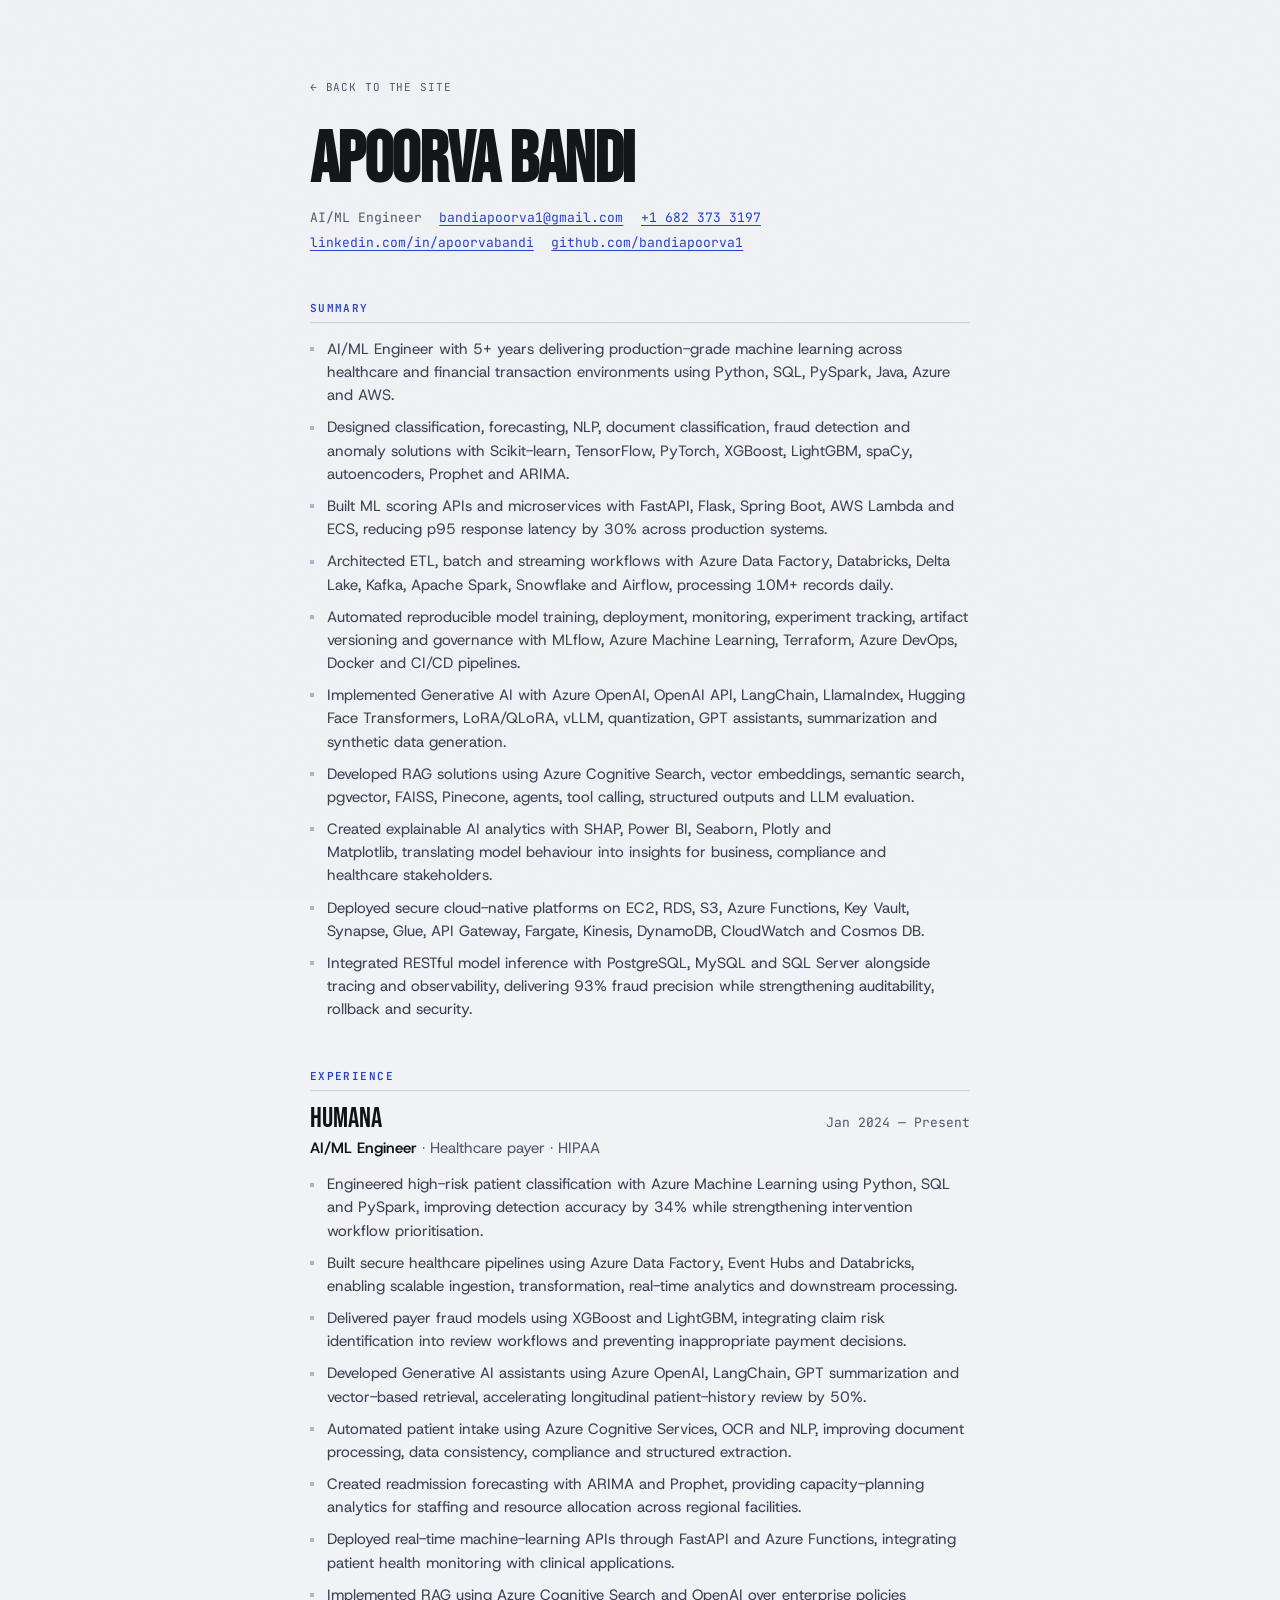
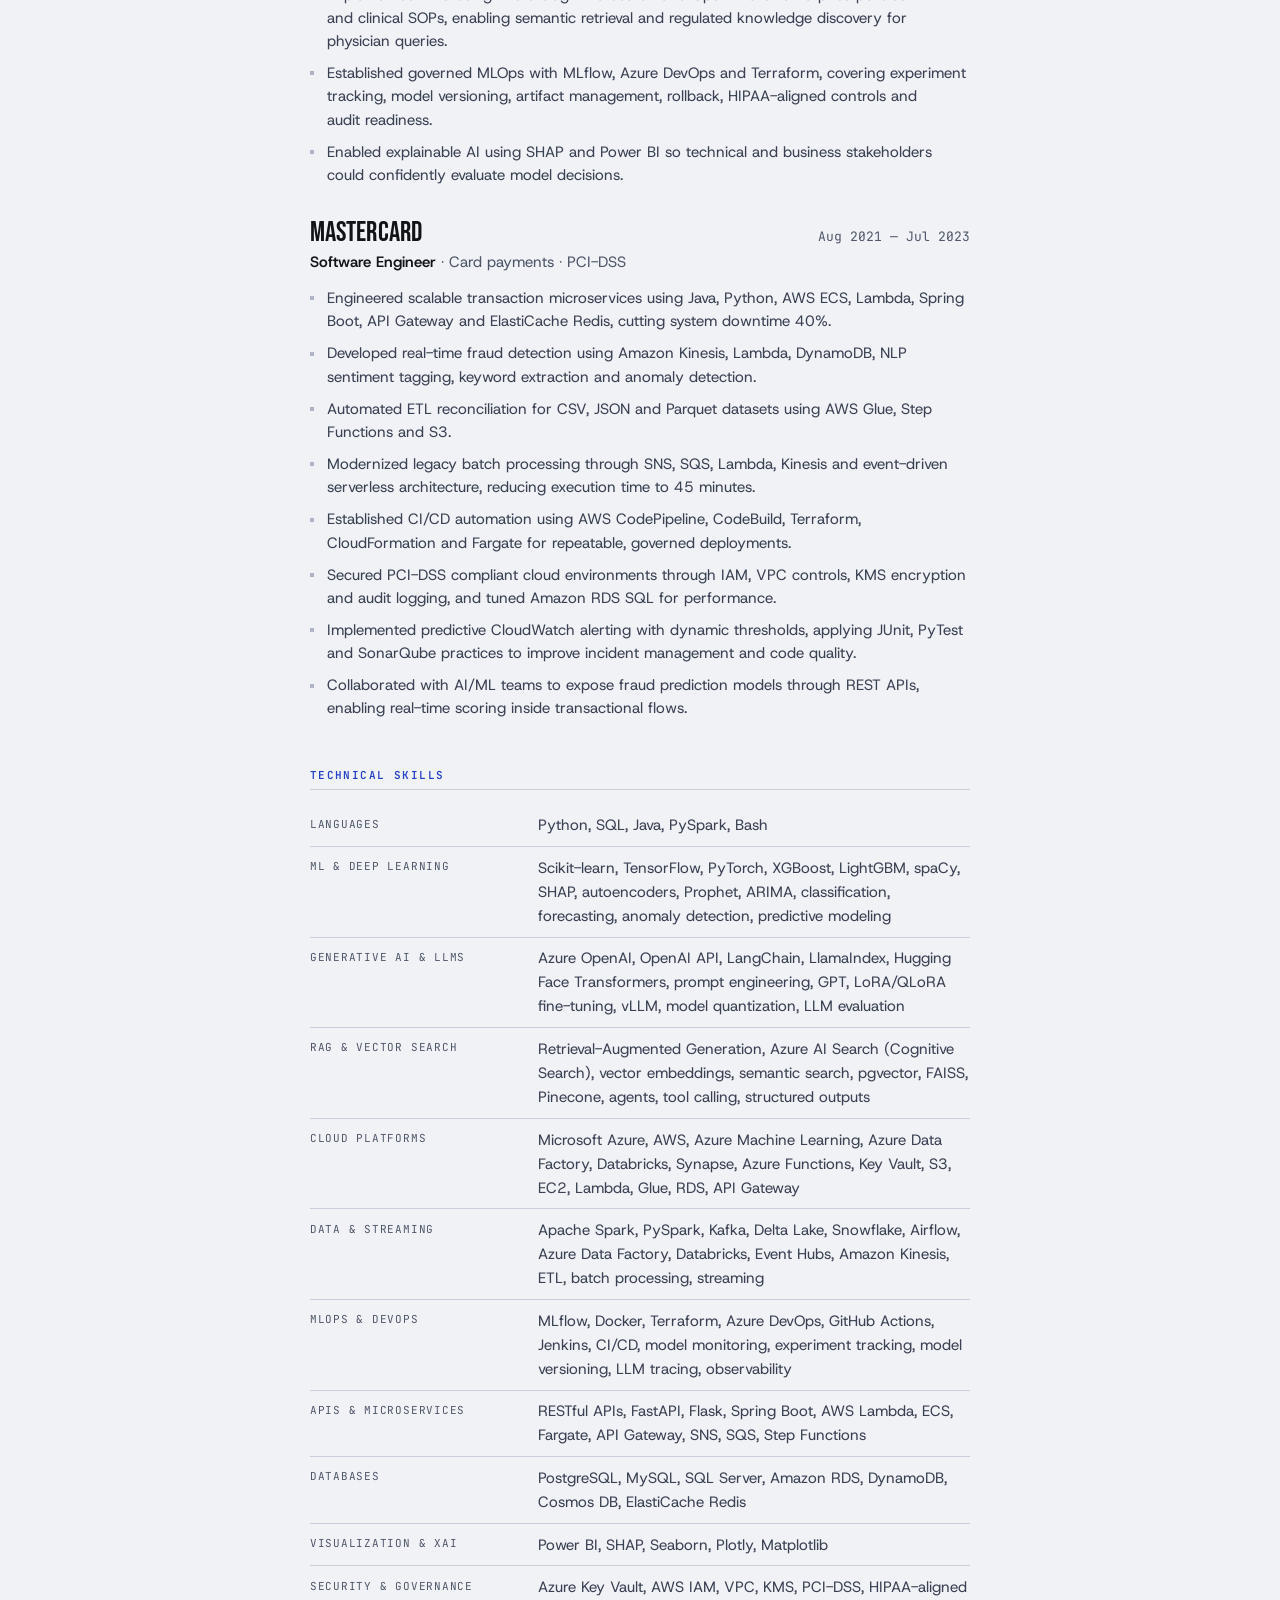
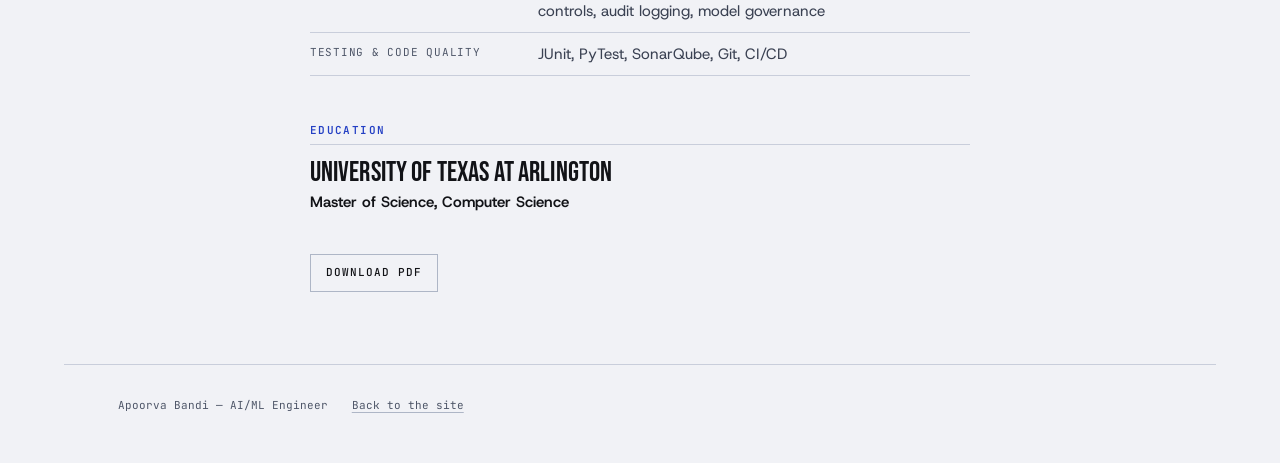
==== resume.html @ 3385922a "Portfolio site: Bebas poster direction with alternating bands Light ground with full-bleed black ban" ====
<!doctype html>
<html lang="en">
<head>
<meta charset="utf-8">
<meta name="viewport" content="width=device-width, initial-scale=1">
<title>Apoorva Bandi — Résumé</title>
<meta name="description" content="Résumé of Apoorva Bandi, AI/ML Engineer. Humana, Mastercard. MS Computer Science, University of Texas at Arlington.">
<meta name="theme-color" content="#e9ecf2" media="(prefers-color-scheme: light)">
<meta name="theme-color" content="#0f131a" media="(prefers-color-scheme: dark)">
<link rel="icon" href="assets/favicon.svg" type="image/svg+xml">
<link rel="preconnect" href="https://fonts.googleapis.com">
<link rel="preconnect" href="https://fonts.gstatic.com" crossorigin>
<link rel="stylesheet" href="https://fonts.googleapis.com/css2?family=Bebas+Neue&family=Host+Grotesk:ital,wght@0,300..800;1,300..800&family=JetBrains+Mono:wght@100..800&display=swap">
<link rel="stylesheet" href="assets/css/app.css">
<script>
  (function () {
    var r = document.documentElement;
    r.classList.add('js', 'is-ready', 'is-lit');
    try {
      var t = localStorage.getItem('theme');
      if (t === 'dark' || t === 'light') r.dataset.theme = t;
    } catch (e) {}
  })();
</script>
<style>
  /* This page exists so the résumé is findable with Cmd+F, parseable by an
     ATS, readable by a screen reader, and printable to a clean PDF. It is the
     same content as the PDF, in the format each reader actually wants. */
  .cv { max-width: 48rem; margin-inline: auto; padding-block: clamp(2.5rem, 6vw, 4.5rem); }

  .cv__name {
    font-family: var(--face-display);
    font-size: clamp(2.75rem, 1.6rem + 4.6vw, 4.5rem);
    line-height: 0.9;
    letter-spacing: -0.02em;
    color: var(--ink);
  }
  .cv__contact {
    display: flex;
    flex-wrap: wrap;
    gap: 0.3rem 1.1rem;
    margin-block-start: 0.9rem;
    font-family: var(--face-data);
    font-size: var(--t-data);
    color: var(--mute);
  }
  .cv__contact a { color: var(--accent); text-underline-offset: 3px; }

  .cv h2 {
    font-family: var(--face-data);
    font-size: var(--t-meta);
    font-weight: 600;
    letter-spacing: var(--tr-label);
    text-transform: uppercase;
    color: var(--accent);
    margin-block: clamp(2rem, 4vw, 3rem) 0.9rem;
    padding-block-end: 0.5rem;
    border-block-end: 1px solid var(--rule);
  }

  .cv ul { display: grid; gap: 0.55rem; }
  .cv li {
    position: relative;
    padding-inline-start: 1.1rem;
    font-size: var(--t-small);
    line-height: 1.55;
    text-wrap: pretty;
  }
  .cv li::before {
    content: '';
    position: absolute;
    inset-inline-start: 0;
    inset-block-start: 0.62em;
    width: 4px; height: 4px;
    background: var(--rule-2);
  }

  .job { margin-block-end: 2rem; }
  .job__h {
    display: flex;
    flex-wrap: wrap;
    align-items: baseline;
    gap: 0.25rem 0.9rem;
    margin-block-end: 0.15rem;
  }
  .job__org {
    font-family: var(--face-display);
    font-size: 1.75rem;
    line-height: 1;
    letter-spacing: 0.005em;
    color: var(--ink);
  }
  .job__when {
    margin-inline-start: auto;
    font-family: var(--face-data);
    font-size: var(--t-data);
    color: var(--mute);
  }
  .job__role { font-size: var(--t-small); color: var(--ink); font-weight: 600; }
  .job__role span { font-weight: 400; color: var(--mute); }
  .job ul { margin-block-start: 0.8rem; }

  .skill {
    display: grid;
    gap: 0.1rem 1.25rem;
    padding-block: 0.55rem;
    border-block-end: 1px solid var(--rule);
    font-size: var(--t-small);
  }
  @media (min-width: 45rem) { .skill { grid-template-columns: 13rem 1fr; } }
  .skill dt {
    font-family: var(--face-data);
    font-size: var(--t-meta);
    letter-spacing: 0.07em;
    text-transform: uppercase;
    color: var(--mute);
    padding-block-start: 0.15rem;
  }
  .skill dd { color: var(--body); }

  .back {
    display: inline-flex;
    gap: 0.4rem;
    font-family: var(--face-data);
    font-size: var(--t-meta);
    letter-spacing: 0.08em;
    text-transform: uppercase;
    color: var(--mute);
    text-decoration: none;
    margin-block-end: 2rem;
  }
  .back:hover { color: var(--ink); }

  @media print {
    :root { --paper: #fff; --card: #fff; --ink: #000; --body: #1a1a1a;
            --mute: #444; --rule: #bbb; --rule-2: #999; --accent: #14306e; }
    .bar, .back, .foot, .no-print { display: none !important; }
    .cv { max-width: none; padding: 0; }
    .cv h2 { margin-block-start: 1.1rem; break-after: avoid; }
    .job, .skill { break-inside: avoid; }
    li { break-inside: avoid; }
    @page { margin: 14mm; }
  }
</style>
</head>

<body>
<a class="skip" href="#cv">Skip to content</a>

<main class="shell cv" id="cv">
  <a class="back" href="index.html">← Back to the site</a>

  <h1 class="cv__name">Apoorva Bandi</h1>
  <p class="cv__contact">
    <span>AI/ML Engineer</span>
    <a href="mailto:bandiapoorva1@gmail.com">bandiapoorva1@gmail.com</a>
    <a href="tel:+16823733197">+1 682 373 3197</a>
    <a href="https://www.linkedin.com/in/apoorvabandi/" rel="me">linkedin.com/in/apoorvabandi</a>
    <a href="https://github.com/bandiapoorva1" rel="me">github.com/bandiapoorva1</a>
  </p>

  <h2>Summary</h2>
  <ul>
    <li>AI/ML Engineer with 5+ years delivering production-grade machine learning across healthcare and financial transaction environments using Python, SQL, PySpark, Java, Azure and AWS.</li>
    <li>Designed classification, forecasting, NLP, document classification, fraud detection and anomaly solutions with Scikit-learn, TensorFlow, PyTorch, XGBoost, LightGBM, spaCy, autoencoders, Prophet and ARIMA.</li>
    <li>Built ML scoring APIs and microservices with FastAPI, Flask, Spring Boot, AWS Lambda and ECS, reducing p95 response latency by 30% across production systems.</li>
    <li>Architected ETL, batch and streaming workflows with Azure Data Factory, Databricks, Delta Lake, Kafka, Apache Spark, Snowflake and Airflow, processing 10M+ records daily.</li>
    <li>Automated reproducible model training, deployment, monitoring, experiment tracking, artifact versioning and governance with MLflow, Azure Machine Learning, Terraform, Azure DevOps, Docker and CI/CD pipelines.</li>
    <li>Implemented Generative AI with Azure OpenAI, OpenAI API, LangChain, LlamaIndex, Hugging Face Transformers, LoRA/QLoRA, vLLM, quantization, GPT assistants, summarization and synthetic data generation.</li>
    <li>Developed RAG solutions using Azure Cognitive Search, vector embeddings, semantic search, pgvector, FAISS, Pinecone, agents, tool calling, structured outputs and LLM evaluation.</li>
    <li>Created explainable AI analytics with SHAP, Power BI, Seaborn, Plotly and Matplotlib, translating model behaviour into insights for business, compliance and healthcare stakeholders.</li>
    <li>Deployed secure cloud-native platforms on EC2, RDS, S3, Azure Functions, Key Vault, Synapse, Glue, API Gateway, Fargate, Kinesis, DynamoDB, CloudWatch and Cosmos DB.</li>
    <li>Integrated RESTful model inference with PostgreSQL, MySQL and SQL Server alongside tracing and observability, delivering 93% fraud precision while strengthening auditability, rollback and security.</li>
  </ul>

  <h2>Experience</h2>

  <section class="job">
    <div class="job__h">
      <span class="job__org">Humana</span>
      <span class="job__when">Jan 2024 — Present</span>
    </div>
    <p class="job__role">AI/ML Engineer <span>· Healthcare payer · HIPAA</span></p>
    <ul>
      <li>Engineered high-risk patient classification with Azure Machine Learning using Python, SQL and PySpark, improving detection accuracy by 34% while strengthening intervention workflow prioritisation.</li>
      <li>Built secure healthcare pipelines using Azure Data Factory, Event Hubs and Databricks, enabling scalable ingestion, transformation, real-time analytics and downstream processing.</li>
      <li>Delivered payer fraud models using XGBoost and LightGBM, integrating claim risk identification into review workflows and preventing inappropriate payment decisions.</li>
      <li>Developed Generative AI assistants using Azure OpenAI, LangChain, GPT summarization and vector-based retrieval, accelerating longitudinal patient-history review by 50%.</li>
      <li>Automated patient intake using Azure Cognitive Services, OCR and NLP, improving document processing, data consistency, compliance and structured extraction.</li>
      <li>Created readmission forecasting with ARIMA and Prophet, providing capacity-planning analytics for staffing and resource allocation across regional facilities.</li>
      <li>Deployed real-time machine-learning APIs through FastAPI and Azure Functions, integrating patient health monitoring with clinical applications.</li>
      <li>Implemented RAG using Azure Cognitive Search and OpenAI over enterprise policies and clinical SOPs, enabling semantic retrieval and regulated knowledge discovery for physician queries.</li>
      <li>Established governed MLOps with MLflow, Azure DevOps and Terraform, covering experiment tracking, model versioning, artifact management, rollback, HIPAA-aligned controls and audit readiness.</li>
      <li>Enabled explainable AI using SHAP and Power BI so technical and business stakeholders could confidently evaluate model decisions.</li>
    </ul>
  </section>

  <section class="job">
    <div class="job__h">
      <span class="job__org">Mastercard</span>
      <span class="job__when">Aug 2021 — Jul 2023</span>
    </div>
    <p class="job__role">Software Engineer <span>· Card payments · PCI-DSS</span></p>
    <ul>
      <li>Engineered scalable transaction microservices using Java, Python, AWS ECS, Lambda, Spring Boot, API Gateway and ElastiCache Redis, cutting system downtime 40%.</li>
      <li>Developed real-time fraud detection using Amazon Kinesis, Lambda, DynamoDB, NLP sentiment tagging, keyword extraction and anomaly detection.</li>
      <li>Automated ETL reconciliation for CSV, JSON and Parquet datasets using AWS Glue, Step Functions and S3.</li>
      <li>Modernized legacy batch processing through SNS, SQS, Lambda, Kinesis and event-driven serverless architecture, reducing execution time to 45 minutes.</li>
      <li>Established CI/CD automation using AWS CodePipeline, CodeBuild, Terraform, CloudFormation and Fargate for repeatable, governed deployments.</li>
      <li>Secured PCI-DSS compliant cloud environments through IAM, VPC controls, KMS encryption and audit logging, and tuned Amazon RDS SQL for performance.</li>
      <li>Implemented predictive CloudWatch alerting with dynamic thresholds, applying JUnit, PyTest and SonarQube practices to improve incident management and code quality.</li>
      <li>Collaborated with AI/ML teams to expose fraud prediction models through REST APIs, enabling real-time scoring inside transactional flows.</li>
    </ul>
  </section>

  <h2>Technical skills</h2>
  <dl>
    <div class="skill"><dt>Languages</dt><dd>Python, SQL, Java, PySpark, Bash</dd></div>
    <div class="skill"><dt>ML &amp; deep learning</dt><dd>Scikit-learn, TensorFlow, PyTorch, XGBoost, LightGBM, spaCy, SHAP, autoencoders, Prophet, ARIMA, classification, forecasting, anomaly detection, predictive modeling</dd></div>
    <div class="skill"><dt>Generative AI &amp; LLMs</dt><dd>Azure OpenAI, OpenAI API, LangChain, LlamaIndex, Hugging Face Transformers, prompt engineering, GPT, LoRA/QLoRA fine-tuning, vLLM, model quantization, LLM evaluation</dd></div>
    <div class="skill"><dt>RAG &amp; vector search</dt><dd>Retrieval-Augmented Generation, Azure AI Search (Cognitive Search), vector embeddings, semantic search, pgvector, FAISS, Pinecone, agents, tool calling, structured outputs</dd></div>
    <div class="skill"><dt>Cloud platforms</dt><dd>Microsoft Azure, AWS, Azure Machine Learning, Azure Data Factory, Databricks, Synapse, Azure Functions, Key Vault, S3, EC2, Lambda, Glue, RDS, API Gateway</dd></div>
    <div class="skill"><dt>Data &amp; streaming</dt><dd>Apache Spark, PySpark, Kafka, Delta Lake, Snowflake, Airflow, Azure Data Factory, Databricks, Event Hubs, Amazon Kinesis, ETL, batch processing, streaming</dd></div>
    <div class="skill"><dt>MLOps &amp; DevOps</dt><dd>MLflow, Docker, Terraform, Azure DevOps, GitHub Actions, Jenkins, CI/CD, model monitoring, experiment tracking, model versioning, LLM tracing, observability</dd></div>
    <div class="skill"><dt>APIs &amp; microservices</dt><dd>RESTful APIs, FastAPI, Flask, Spring Boot, AWS Lambda, ECS, Fargate, API Gateway, SNS, SQS, Step Functions</dd></div>
    <div class="skill"><dt>Databases</dt><dd>PostgreSQL, MySQL, SQL Server, Amazon RDS, DynamoDB, Cosmos DB, ElastiCache Redis</dd></div>
    <div class="skill"><dt>Visualization &amp; XAI</dt><dd>Power BI, SHAP, Seaborn, Plotly, Matplotlib</dd></div>
    <div class="skill"><dt>Security &amp; governance</dt><dd>Azure Key Vault, AWS IAM, VPC, KMS, PCI-DSS, HIPAA-aligned controls, audit logging, model governance</dd></div>
    <div class="skill"><dt>Testing &amp; code quality</dt><dd>JUnit, PyTest, SonarQube, Git, CI/CD</dd></div>
  </dl>

  <h2>Education</h2>
  <div class="job__h">
    <span class="job__org">University of Texas at Arlington</span>
  </div>
  <p class="job__role">Master of Science, Computer Science</p>

  <p class="no-print" style="margin-block-start: 2.5rem">
    <a class="btn" href="assets/Apoorva-Bandi-Resume.pdf" target="_blank" rel="noopener">Download PDF</a>
  </p>
</main>

<footer class="shell foot">
  <span>Apoorva Bandi — AI/ML Engineer</span>
  <a href="index.html">Back to the site</a>
</footer>
</body>
</html>
---- assets/css/app.css ----
/* ===========================================================================
   Apoorva Bandi — portfolio
   Layers keep specificity flat, so nothing here has to fight anything else.
   =========================================================================== */

@layer reset, tokens, base, layout, components, motion;

/* Registered so the variable-font axes can be transitioned. Unregistered
   custom properties are not animatable. */
@property --name-tr { syntax: '<length-percentage>'; inherits: true; initial-value: -0.025em; }

/* Metric-matched fallbacks. `font-display: swap` without these guarantees a
   visible reflow when the webfont lands; these three faces are Arial and
   Courier New re-scaled to the real measured metrics of each webfont, so the
   line boxes are identical before and after the swap and CLS stays at 0.
   Ratios measured in-browser against the live fonts, not estimated. */
@font-face {
  font-family: 'Bebas Neue fallback';
  src: local('Arial Narrow'), local('Helvetica Neue Condensed'), local('Liberation Sans Narrow');
  size-adjust: 74.21%;
  ascent-override: 121.28%;
  descent-override: 40.43%;
  line-gap-override: 0%;
}
@font-face {
  font-family: 'JetBrains Mono fallback';
  src: local('Courier New'), local('Courier'), local('Liberation Mono');
  size-adjust: 99.98%;
  ascent-override: 102.02%;
  descent-override: 30.01%;
  line-gap-override: 0%;
}
@font-face {
  font-family: 'Host Grotesk fallback';
  src: local('Arial'), local('Helvetica'), local('Liberation Sans');
  size-adjust: 106.13%;
  ascent-override: 95.17%;
  descent-override: 30.15%;
  line-gap-override: 0%;
}


/* --------------------------------------------------------------- reset --- */
@layer reset {
  *, *::before, *::after { box-sizing: border-box; }
  html { -webkit-text-size-adjust: 100%; }
  body, h1, h2, h3, h4, p, figure, blockquote, dl, dd, ul, ol { margin: 0; }
  ul, ol { padding: 0; list-style: none; }
  img, svg, canvas { display: block; max-width: 100%; }
  button, input { font: inherit; color: inherit; }
  button { background: none; border: 0; cursor: pointer; }
  a { color: inherit; }
}

/* -------------------------------------------------------------- tokens --- */
@layer tokens {
  :root {
    color-scheme: light dark;

    /* --- surfaces and ink. Every text pair here was computed, not guessed:
           ink 13.9:1, body 7.9:1, mute 5.7:1, accent 6.3:1, alert 5.7:1
           against the darkest surface it ever sits on. ------------------- */
    --paper: #f1f2f6;
    --card: #ffffff;
    --sunk: #e3e6ee;
    --ink: #121317;
    --body: #3a4152;
    --mute: #4e5668;
    --rule: #c9cedb;
    --rule-2: #aeb6c6;
    --accent: #2440c4;
    --accent-ink: #ffffff;
    --accent-soft: rgb(36 64 196 / 8%);
    --alert: #a32812;
    --alert-dot: #d93a24;
    --link: var(--accent);
    --link-line: var(--accent);
    --shadow: 0 1px 0 rgb(20 23 30 / 4%), 0 12px 32px -18px rgb(20 23 30 / 22%);
    --f-neg: rgb(18 19 23 / 30%);
    --f-neg-key: rgb(18 19 23 / 55%);
    --f-pos: #2440c4;
    --f-fp: #d93a24;
    --f-line: #121317;
    --f-wash: rgb(36 64 196 / 5.5%);
    --f-miss: rgb(36 64 196 / 55%);
    --f-grid: rgb(18 19 23 / 16%);

    /* --- type. Fluid, but every clamp keeps a rem term so browser zoom to
           200% still works (WCAG 1.4.4). ------------------------------- */
    --face-display: 'Bebas Neue', 'Bebas Neue fallback', 'Arial Narrow', sans-serif;
    --face-body: 'Host Grotesk', 'Host Grotesk fallback', system-ui, sans-serif;
    --face-data: 'JetBrains Mono', 'JetBrains Mono fallback', ui-monospace, monospace;

    /* Poster scale. A condensed uppercase face carries far less width per
       point than a text face, so everything display-sized goes up and the
       leading comes down hard. */
    --t-display: clamp(4rem, 1rem + 16vw, 11.5rem);
    --t-h2: clamp(2.5rem, 1rem + 6.6vw, 5.875rem);
    --t-h3: 1.3125rem;      /* 21 */
    --t-lede: clamp(1.1875rem, 1.06rem + 0.66vw, 1.5rem);
    --t-body: 1.0625rem;    /* 17 */
    --t-small: 0.9375rem;   /* 15 */
    --t-data: 0.8125rem;    /* 13 */
    --t-meta: 0.6875rem;    /* 11 */
    --t-figure: clamp(2rem, 1.3rem + 3.1vw, 3.75rem);

    /* optical tracking, as a system rather than a guess */
    /* A serif needs far less negative tracking than a grotesque — over-tighten
       one and the counters close up. */
    --tr-display: -0.025em;
    --tr-h2: -0.025em;
    --tr-h3: -0.01em;
    --tr-label: 0.13em;
    --lh-display: 0.82;

    /* The settled state of the name, declared rather than inherited from the
       @property initial-value. Without this, a browser that does not support
       @property leaves these unset, which makes the font-variation-settings
       declaration invalid and drops it entirely. */
    /* Bebas ships one weight, so the name converges on tracking instead:
       wide and airy at load, pulling tight as the threshold settles. */
    --name-tr: -0.025em;

    /* --- space and measure ---------------------------------------------- */
    --pad: clamp(1.25rem, 4.2vw, 3.5rem);
    --gap: clamp(1.5rem, 3.4vw, 3.25rem);
    --chan: 14rem;
    --measure: 44rem;
    --shell: 72rem;
    --sec-y: clamp(4.5rem, 10vw, 9rem);

    /* --- motion. One overlap discipline: the next beat starts at ~60% of
           the previous one, staggers 30-60ms, exits faster than enters. --- */
    --dur-fast: 150ms;
    --dur-base: 220ms;
    --dur-slow: 320ms;
    --dur-sig: 560ms;   /* the one signature beat, nothing else */
    --ease-enter: cubic-bezier(0.25, 1, 0.5, 1);
    --ease-exit: cubic-bezier(0.5, 0, 0.75, 0);
    --ease-spatial: cubic-bezier(0.83, 0, 0.17, 1);
    --travel: 10px;
    --stagger: 40ms;
  }

  /* Dark is designed, not inverted. Contrast verified against this ground:
     ink 14.3:1, body 11.1:1, muted 6.2:1, accent 7.5:1, alert 4.7:1. */
  @media (prefers-color-scheme: dark) {
    :root:not([data-theme='light']) {
      --paper: #121110;
      --card: #1a1917;
      --sunk: #23211e;
      --ink: #f6f3ee;
      --body: #ddd8cf;
      --mute: #a9a296;
      --rule: #2c2925;
      --rule-2: #454038;
      --accent: #9bb0e8;
      --accent-ink: #121110;
      --accent-soft: rgb(155 176 232 / 13%);
      --alert: #e8836a;
      --alert-dot: #e0654a;
      --link: var(--ink);
      --link-line: var(--accent);
      --shadow: 0 1px 0 rgb(255 255 255 / 5%), 0 18px 44px -24px rgb(0 0 0 / 76%);
      --f-neg: rgb(238 231 219 / 26%);
      --f-neg-key: rgb(238 231 219 / 62%);
      --f-pos: #9bb0e8;
      --f-fp: #e0654a;
      --f-line: #f6f3ee;
      --f-wash: rgb(155 176 232 / 7%);
      --f-miss: rgb(155 176 232 / 52%);
      --f-grid: rgb(238 231 219 / 16%);
    }
  }

  :root[data-theme='dark'] {
    --paper: #121110;
    --card: #1a1917;
    --sunk: #23211e;
    --ink: #f6f3ee;
    --body: #ddd8cf;
    --mute: #a9a296;
    --rule: #2c2925;
    --rule-2: #454038;
    --accent: #9bb0e8;
    --accent-ink: #121110;
    --accent-soft: rgb(155 176 232 / 13%);
    --alert: #e8836a;
    --alert-dot: #e0654a;
    --link: var(--ink);
    --link-line: var(--accent);
    --shadow: 0 1px 0 rgb(255 255 255 / 5%), 0 18px 44px -24px rgb(0 0 0 / 76%);
    --f-neg: rgb(238 231 219 / 26%);
    --f-neg-key: rgb(238 231 219 / 62%);
    --f-pos: #9bb0e8;
    --f-fp: #e0654a;
    --f-line: #f6f3ee;
    --f-wash: rgb(155 176 232 / 7%);
    --f-miss: rgb(155 176 232 / 52%);
    --f-grid: rgb(238 231 219 / 16%);
  }

  /* One override reduces the whole system. Travel goes to zero, the cinematic
     beat collapses to the base beat, easing goes linear — and every reveal
     still resolves to its finished state, so the page is never left empty. */
  @media (prefers-reduced-motion: reduce) {
    :root {
      --travel: 0px;
      --stagger: 0ms;
      --dur-sig: 200ms;
      --dur-slow: 180ms;
      --ease-enter: linear;
      --ease-spatial: linear;
    }
  }
}

/* ---------------------------------------------------------------- base --- */
@layer base {
  html { scroll-behavior: smooth; }
  @media (prefers-reduced-motion: reduce) { html { scroll-behavior: auto; } }

  body {
    background: var(--paper);
    color: var(--body);
    font-family: var(--face-body);
    font-size: var(--t-body);
    line-height: 1.6;
    font-variant-numeric: tabular-nums slashed-zero;
    font-optical-sizing: auto;
    text-rendering: optimizeLegibility;
    overflow-x: hidden;
  }

  h1, h2, h3 { color: var(--ink); line-height: 1.12; }

  /* Bebas ships a single weight — asking for 600 gets a synthesised bold that
     smears the condensed forms. Every display element pins 400. */
  .name, .h2, .close__h, .bar__mark, .sys__org, .stage__h,
  .fig__n, .edu__d, .pos__h {
    font-family: var(--face-display);
    font-weight: 400;
    font-style: normal;
  }

  /* text-box-trim turns margins into real optical gaps. Where it isn't
     supported the fallback margins below are simply a little looser. */
  @supports (text-box: trim-both cap alphabetic) {
    h1, h2, h3, p { text-box: trim-both cap alphabetic; }
  }

  ::selection { background: var(--accent); color: var(--accent-ink); }

  /* A double ring works on either theme and over the canvas, and only ever
     appears for keyboard users. */
  :focus-visible {
    outline: 2px solid var(--accent);
    outline-offset: 3px;
    border-radius: 2px;
  }


  /* Paper grain. Not an effect — it is what stops large flat fields of one
     colour reading as flat screen, which is most of what separates a printed
     poster from a web page. Fixed, so it does not travel with the scroll, and
     low enough that it never softens the type. */
  body::after {
    content: '';
    position: fixed;
    inset: 0;
    z-index: 60;
    pointer-events: none;
    opacity: 0.045;
    background-image: url("data:image/svg+xml,%3Csvg xmlns='http://www.w3.org/2000/svg'%3E%3Cfilter id='n'%3E%3CfeTurbulence type='fractalNoise' baseFrequency='0.9' numOctaves='3' stitchTiles='stitch'/%3E%3CfeColorMatrix type='saturate' values='0'/%3E%3C/filter%3E%3Crect width='100%25' height='100%25' filter='url(%23n)'/%3E%3C/svg%3E");
    background-size: 170px 170px;
  }
  @media (prefers-color-scheme: dark) {
    :root:not([data-theme='light']) body::after { opacity: 0.07; }
  }
  :root[data-theme='dark'] body::after { opacity: 0.07; }

  .skip {
    position: fixed;
    inset-block-start: 0.5rem;
    inset-inline-start: 0.5rem;
    z-index: 100;
    padding: 0.6rem 1rem;
    background: var(--accent);
    color: var(--accent-ink);
    font-family: var(--face-data);
    font-size: var(--t-meta);
    letter-spacing: 0.06em;
    text-decoration: none;
    transform: translateY(-150%);
    transition: transform var(--dur-fast) var(--ease-enter);
  }
  .skip:focus-visible { transform: none; }

  .vh {
    position: absolute;
    width: 1px; height: 1px;
    margin: -1px; padding: 0;
    overflow: hidden;
    clip-path: inset(50%);
    white-space: nowrap;
  }
}

/* -------------------------------------------------------------- layout --- */
@layer layout {
  .shell {
    width: 100%;
    max-width: var(--shell);
    margin-inline: auto;
    padding-inline: var(--pad);
  }

  /* The asymmetric grid: a 14rem channel for mono metadata and nothing else,
     against a 44rem measure for prose. Never a symmetric split. */
  .row {
    display: grid;
    grid-template-columns: minmax(0, 1fr);
    gap: clamp(0.75rem, 2vw, var(--gap));
  }
  @media (min-width: 62rem) {
    .row {
      grid-template-columns: var(--chan) minmax(0, var(--measure));
      gap: var(--gap);
    }
  }

  .chan {
    display: flex;
    flex-wrap: wrap;
    align-items: baseline;
    gap: 0.35rem 0.9rem;
    font-family: var(--face-data);
    font-size: var(--t-data);
    line-height: 1.5;
    color: var(--mute);
  }
  @media (min-width: 62rem) {
    .chan {
      flex-direction: column;
      align-items: stretch;
      gap: 0.45rem;
      padding-block-start: 0.55rem;
    }
    .chan--sticky { position: sticky; top: 5.5rem; align-self: start; }
  }

  .sec { padding-block: var(--sec-y); }
  .sec--tight { padding-block: clamp(2.5rem, 5vw, 4rem); }
  .sec + .sec { border-block-start: 1px solid var(--rule); }

  .stack-y { display: grid; gap: clamp(1rem, 2.4vw, 1.75rem); }
}

/* ---------------------------------------------------------- components --- */
@layer components {

  /* ---- top bar --------------------------------------------------------- */
  .bar {
    position: sticky;
    top: 0;
    z-index: 50;
    background: color-mix(in oklab, var(--paper) 86%, transparent);
    backdrop-filter: blur(14px) saturate(1.4);
    border-block-end: 1px solid var(--rule);
  }
  .bar__in {
    display: flex;
    align-items: center;
    gap: 1rem;
    min-height: 3.4rem;
  }
  .bar__mark {
    font-family: var(--face-display);
    font-size: 1.25rem;
    letter-spacing: 0.005em;
    line-height: 1;
    color: var(--ink);
    text-decoration: none;
    margin-inline-end: auto;
  }
  .bar__meta {
    display: none;
    gap: 0.75rem;
    font-family: var(--face-data);
    font-size: var(--t-meta);
    letter-spacing: 0.06em;
    text-transform: uppercase;
    color: var(--mute);
    font-variant-numeric: tabular-nums;
  }
  .bar__meta span { display: inline-flex; align-items: center; gap: 0.75rem; }
  .bar__meta span + span::before {
    content: '';
    width: 1px; height: 0.9em;
    background: var(--rule-2);
  }
  @media (min-width: 58rem) { .bar__meta { display: flex; } }

  .bar__nav { display: flex; align-items: center; gap: clamp(0.5rem, 1.6vw, 1.5rem); }
  .bar__link {
    font-family: var(--face-data);
    font-size: var(--t-meta);
    letter-spacing: 0.08em;
    text-transform: uppercase;
    color: var(--mute);
    text-decoration: none;
    padding-block: 0.4rem;
    transition: color var(--dur-fast) var(--ease-enter);
  }
  .bar__link:hover, .bar__link:focus-visible { color: var(--ink); }
  @media (max-width: 40rem) { .bar__link--opt { display: none; } }

  /* The ink wipes up from the baseline rather than the whole box changing
     colour: it reads as a press taking an impression, which is the right
     gesture for a page set in a text serif. Never an offset drop-shadow —
     that trope belongs to a different, louder genre. */
  .btn {
    position: relative;
    isolation: isolate;
    display: inline-flex;
    align-items: baseline;
    gap: 0.55rem;
    padding: 0.6rem 0.95rem;
    border: 1px solid var(--rule-2);
    background: none;
    color: var(--ink);
    font-family: var(--face-data);
    font-size: var(--t-meta);
    font-weight: 500;
    letter-spacing: 0.09em;
    text-transform: uppercase;
    text-decoration: none;
    overflow: hidden;
    transition: color var(--dur-base) var(--ease-enter),
                border-color var(--dur-base) var(--ease-enter);
  }
  .btn::before {
    content: '';
    position: absolute;
    inset: 0;
    z-index: -1;
    background: var(--ink);
    transform: scaleY(0);
    transform-origin: 50% 100%;
    transition: transform var(--dur-base) var(--ease-enter);
  }
  .btn:hover, .btn:focus-visible { color: var(--paper); border-color: var(--ink); }
  .btn:hover::before, .btn:focus-visible::before { transform: scaleY(1); }
  .btn:active { transform: translateY(1px); }

  /* the one filled button on the page */
  .btn--solid {
    background: var(--ink);
    border-color: var(--ink);
    color: var(--paper);
  }
  .btn--solid::before { background: var(--accent); transform: scaleY(0); }
  .btn--solid:hover, .btn--solid:focus-visible {
    color: var(--accent-ink);
    border-color: var(--accent);
  }

  /* a mark that travels a little on hover, so the control feels answerable */
  .btn__x {
    font-size: 1.05em;
    line-height: 1;
    transition: transform var(--dur-base) var(--ease-enter);
  }
  .btn:hover .btn__x, .btn:focus-visible .btn__x { transform: translateX(3px); }
  @media (prefers-reduced-motion: reduce) {
    .btn::before { transition: none; }
    .btn:hover .btn__x, .btn:focus-visible .btn__x { transform: none; }
  }

  .bar__rail {
    height: 1px;
    background: var(--accent);
    transform-origin: 0 50%;
    transform: scaleX(var(--read, 0));
  }

  /* ---- hero ------------------------------------------------------------ */
  .hero { padding-block-start: clamp(2.5rem, 7vw, 6rem); }

  /* shared base for ambient canvas layers */
  .compute {
    position: absolute;
    z-index: -1;
    pointer-events: none;
  }

  .eyebrow {
    font-family: var(--face-data);
    font-size: var(--t-meta);
    font-weight: 500;
    letter-spacing: var(--tr-label);
    text-transform: uppercase;
    color: var(--accent);
  }

  .name {
    font-family: var(--face-display);
    font-size: var(--t-display);
    line-height: var(--lh-display);
    letter-spacing: var(--name-tr);
    margin-block: clamp(0.65rem, 1.6vw, 1.1rem) 0;
    /* The convergence, in the one axis a single-weight face still offers:
       the name opens wide and airy and pulls tight as the threshold settles. */
    text-transform: uppercase;
    text-wrap: balance;
  }

  /* The role line rolls vertically behind a one-line mask. Deliberately not a
     typewriter effect: that one is the single most-cloned hero device there is.
     The full list is in the DOM for screen readers; the roll is aria-hidden. */
  .roles {
    margin-block-start: clamp(0.5rem, 1.2vw, 0.9rem);
    font-family: var(--face-display);
    font-size: clamp(1.5rem, 0.9rem + 2.6vw, 3rem);
    line-height: 1.05;
    letter-spacing: 0.01em;
    color: var(--accent);
  }
  .roles__mask {
    display: block;
    height: 1.05em;
    overflow: hidden;
  }
  .roles__list {
    display: block;
    animation: roles 13s var(--ease-spatial) infinite;
  }
  .roles__list > span { display: block; height: 1.05em; }

  @keyframes roles {
    0%,  18%  { transform: translateY(0); }
    20%, 38%  { transform: translateY(-20%); }
    40%, 58%  { transform: translateY(-40%); }
    60%, 78%  { transform: translateY(-60%); }
    80%, 100% { transform: translateY(-80%); }
  }

  @media (prefers-reduced-motion: reduce) {
    .roles__list { animation: none; }
  }

  .lede {
    font-size: var(--t-lede);
    line-height: 1.38;
    color: var(--ink);
    max-width: 34ch;
    margin-block-start: clamp(1.6rem, 3.4vw, 2.6rem);
    text-wrap: pretty;
  }
  .lede em { font-style: normal; color: var(--accent); }

  .hero__sub {
    max-width: 52ch;
    margin-block-start: 1.1rem;
    color: var(--mute);
    font-size: var(--t-small);
  }

  /* ---- the field ------------------------------------------------------- */
  .field { margin-block-start: clamp(2.25rem, 6vw, 4.5rem); }

  .field__frame {
    position: relative;
    border: 1px solid var(--rule);
    border-block-end-width: 0;
    background: var(--card);
  }
  .field__cv {
    width: 100%;
    height: clamp(15rem, 40vh, 24rem);
    cursor: ew-resize;
    touch-action: none;
  }

  .field__legend {
    display: flex;
    flex-wrap: wrap;
    gap: 0.25rem 1.15rem;
    padding: 0.55rem 0.9rem;
    border-block-start: 1px dashed var(--rule);
    font-family: var(--face-data);
    font-size: var(--t-meta);
    color: var(--mute);
  }
  .key { display: inline-flex; align-items: center; gap: 0.4rem; }
  .key::before {
    content: '';
    width: 7px; height: 7px;
    background: var(--key, var(--f-neg));
  }
  .key--miss::before {
    background: none;
    border: 1px solid var(--f-miss);
    border-radius: 50%;
  }

  /* threshold control: a real range input, so the field is fully operable
     from the keyboard and announced to a screen reader */
  .thr {
    display: block;
    width: 100%;
    margin: 0;
    padding: 0.7rem 0.9rem;
    border: 1px solid var(--rule);
    background: var(--sunk);
  }
  .thr__lab {
    display: flex;
    flex-wrap: wrap;
    justify-content: space-between;
    gap: 0.2rem 1rem;
    font-family: var(--face-data);
    font-size: var(--t-meta);
    color: var(--mute);
    margin-block-end: 0.5rem;
  }
  .thr__lab label {
    letter-spacing: 0.09em;
    text-transform: uppercase;
    color: var(--ink);
  }
  .thr input[type='range'] {
    -webkit-appearance: none;
    appearance: none;
    width: 100%;
    height: 1.25rem;
    background: none;
  }
  .thr input[type='range']::-webkit-slider-runnable-track {
    height: 1px;
    background: var(--rule-2);
  }
  .thr input[type='range']::-moz-range-track {
    height: 1px;
    background: var(--rule-2);
  }
  .thr input[type='range']::-webkit-slider-thumb {
    -webkit-appearance: none;
    appearance: none;
    width: 3px;
    height: 1.1rem;
    margin-top: -0.55rem;
    background: var(--ink);
    border: 0;
    border-radius: 0;
  }
  .thr input[type='range']::-moz-range-thumb {
    width: 3px;
    height: 1.1rem;
    background: var(--ink);
    border: 0;
    border-radius: 0;
  }

  .readout {
    display: grid;
    grid-template-columns: repeat(auto-fit, minmax(7.5rem, 1fr));
    border: 1px solid var(--rule);
    border-block-start: 0;
  }
  .readout > div {
    padding: 0.7rem 0.9rem;
    border-inline-start: 1px solid var(--rule);
  }
  .readout > div:first-child { border-inline-start: 0; }
  .readout dt {
    font-family: var(--face-data);
    font-size: var(--t-meta);
    letter-spacing: 0.09em;
    text-transform: uppercase;
    color: var(--mute);
  }
  .readout dd {
    font-family: var(--face-data);
    font-size: var(--t-small);
    font-weight: 600;
    color: var(--ink);
    margin-block-start: 0.15rem;
  }
  .readout dd[data-role='precision'] { color: var(--accent); }
  .readout dd[data-role='missed'] { color: var(--alert); }

  /* the sentence that turns two ratios into a consequence */
  .verdict {
    border: 1px solid var(--rule);
    border-block-start: 0;
    padding: 0.8rem 0.9rem;
    font-size: var(--t-small);
    line-height: 1.5;
    color: var(--ink);
    text-wrap: pretty;
  }

  .note {
    margin-block-start: 1rem;
    font-size: var(--t-small);
    line-height: 1.55;
    color: var(--mute);
    max-width: 66ch;
    text-wrap: pretty;
  }

  /* ---- section heads --------------------------------------------------- */
  .head { margin-block-end: clamp(1.75rem, 4vw, 3rem); }
  .head__k {
    font-family: var(--face-data);
    font-size: var(--t-meta);
    letter-spacing: var(--tr-label);
    text-transform: uppercase;
    color: var(--accent);
    display: block;
    margin-block-end: 0.7rem;
  }
  .h2 {
    font-family: var(--face-display);
    font-size: var(--t-h2);
    line-height: var(--lh-display);
    letter-spacing: var(--tr-h2);
    max-width: 18ch;
    text-wrap: balance;
  }
  .head__p {
    margin-block-start: 1rem;
    max-width: 56ch;
    color: var(--mute);
    text-wrap: pretty;
  }

  /* ---- figures (the four numbers) -------------------------------------- */
  .figs {
    display: grid;
    gap: 1px;
    background: var(--rule);
    border: 1px solid var(--rule);
    grid-template-columns: 1fr;
  }
  @media (min-width: 30rem) { .figs { grid-template-columns: repeat(2, 1fr); } }
  @media (min-width: 62rem) { .figs { grid-template-columns: repeat(4, 1fr); } }
  .fig {
    background: var(--card);
    padding: clamp(1.1rem, 2.4vw, 1.6rem);
    display: flex;
    flex-direction: column;
    gap: 0.35rem;
  }
  .fig__n {
    font-family: var(--face-display);
    font-size: clamp(3rem, 1.6rem + 5vw, 5.5rem);
    letter-spacing: -0.02em;
    line-height: 0.84;
    font-variant-numeric: lining-nums tabular-nums;
    color: var(--ink);
  }
  .fig__l {
    font-size: var(--t-small);
    color: var(--ink);
    font-weight: 500;
    line-height: 1.3;
  }
  /* the provenance clause — a number without a baseline is decoration */
  .fig__p {
    font-size: var(--t-small);
    line-height: 1.5;
    color: var(--mute);
    margin-block-start: 0.2rem;
    text-wrap: pretty;
  }

  /* ---- disclosure ------------------------------------------------------ */
  .disc {
    border: 1px solid var(--rule);
    border-inline-start: 2px solid var(--accent);
    background: var(--card);
    padding: clamp(1.1rem, 2.6vw, 1.75rem);
  }
  .disc h3 {
    font-family: var(--face-data);
    font-size: var(--t-meta);
    font-weight: 600;
    letter-spacing: var(--tr-label);
    text-transform: uppercase;
    color: var(--accent);
  }
  .disc p { margin-block-start: 0.7rem; max-width: 60ch; text-wrap: pretty; }

  /* ---- systems --------------------------------------------------------- */
  .sys + .sys { margin-block-start: clamp(3.5rem, 8vw, 6.5rem); }
  .chan .sys__org, .chan .filters, .chan__note { flex-basis: 100%; }
  .chan__lab {
    font-size: var(--t-meta);
    letter-spacing: var(--tr-label);
    text-transform: uppercase;
    color: var(--mute);
    flex-basis: 100%;
  }
  .sys__org {
    font-family: var(--face-display);
    font-size: clamp(1.75rem, 1.3rem + 1.7vw, 2.5rem);
    line-height: 0.92;
    letter-spacing: var(--tr-h3);
    color: var(--ink);
  }
  .tag {
    display: inline-block;
    padding: 0.14rem 0.42rem;
    border: 1px solid var(--rule-2);
    font-family: var(--face-data);
    font-size: var(--t-meta);
    letter-spacing: 0.07em;
    text-transform: uppercase;
    color: var(--mute);
    align-self: start;
  }
  .tag--reg { border-color: var(--accent); color: var(--accent); }

  .sys__title {
    font-size: var(--t-h3);
    font-weight: 600;
    color: var(--ink);
    line-height: 1.25;
    max-width: 30ch;
  }
  .sys__lede { margin-block-start: 0.8rem; max-width: 56ch; text-wrap: pretty; }

  .did { margin-block-start: clamp(1.5rem, 3vw, 2.25rem); display: grid; gap: 0.8rem; }
  /* Grid and flex would each turn the bare text node after <b> into its own
     item; the marker is positioned instead so the text stays in normal flow. */
  .did li {
    position: relative;
    padding-inline-start: 1.7rem;
    font-size: var(--t-small);
    line-height: 1.55;
    color: var(--body);
    text-wrap: pretty;
  }
  .did li::before {
    content: '\2192';
    position: absolute;
    inset-inline-start: 0;
    font-family: var(--face-data);
    color: var(--accent);
  }
  .did b { color: var(--ink); font-weight: 600; }

  .constr {
    margin-block-start: clamp(1.5rem, 3vw, 2.25rem);
    border-block-start: 1px solid var(--rule);
    padding-block-start: 1.1rem;
    display: grid;
    gap: 0.9rem 1.75rem;
  }
  @media (min-width: 48rem) { .constr { grid-template-columns: repeat(2, 1fr); } }
  .constr dd { text-wrap: pretty; }
  .constr dt {
    font-family: var(--face-data);
    font-size: var(--t-meta);
    letter-spacing: 0.09em;
    text-transform: uppercase;
    color: var(--mute);
  }
  .constr dd { font-size: var(--t-small); color: var(--ink); }

  /* ---- architecture diagram ------------------------------------------- */
  .arch {
    margin-block-start: clamp(1.75rem, 3.6vw, 2.5rem);
    border: 1px solid var(--rule);
    background: var(--card);
    padding: clamp(0.75rem, 2vw, 1.25rem);
    overflow-x: auto;
    overscroll-behavior-x: contain;
  }
  .arch svg { width: 100%; height: auto; min-width: 34rem; }
  .arch figcaption {
    font-family: var(--face-data);
    font-size: var(--t-meta);
    color: var(--mute);
    margin-block-start: 0.7rem;
    padding-block-start: 0.6rem;
    border-block-start: 1px dashed var(--rule);
  }
  .n-box { fill: var(--sunk); stroke: var(--rule-2); stroke-width: 1; }
  .n-box--model { fill: var(--accent-soft); stroke: var(--accent); }
  .n-lab { fill: var(--ink); font-family: var(--face-body); font-weight: 600; }
  .n-sub { fill: var(--mute); font-family: var(--face-data); }
  .n-col { fill: var(--mute); font-family: var(--face-data); letter-spacing: 0.1em; }
  .e-path { fill: none; stroke: var(--rule-2); stroke-width: 1.25; }
  .e-path--data { stroke: var(--accent); }
  .e-head { fill: var(--rule-2); }
  .e-head--data { fill: var(--accent); }

  /* ---- lifecycle ------------------------------------------------------- */
  .filters {
    display: flex;
    flex-wrap: wrap;
    gap: 0.4rem;
    margin-block-end: clamp(1.5rem, 3vw, 2.25rem);
  }
  .chip {
    padding: 0.36rem 0.7rem;
    border: 1px solid var(--rule-2);
    font-family: var(--face-data);
    font-size: var(--t-meta);
    letter-spacing: 0.07em;
    text-transform: uppercase;
    color: var(--mute);
    transition: color var(--dur-fast) var(--ease-enter),
                border-color var(--dur-fast) var(--ease-enter);
  }
  .chip:hover { color: var(--ink); border-color: var(--ink); }
  .chip[aria-pressed='true'] {
    color: var(--accent-ink);
    background: var(--accent);
    border-color: var(--accent);
  }
  .chip__n { opacity: 0.6; }
  .chan__note b { color: var(--ink); font-weight: 600; }
  .chan__note {
    font-family: var(--face-body);
    font-size: var(--t-meta);
    line-height: 1.55;
    color: var(--mute);
    max-width: 30ch;
  }

  .stage { display: grid; gap: 0.9rem; }
  .stage + .stage {
    margin-block-start: clamp(1.75rem, 3.4vw, 2.75rem);
    border-block-start: 1px solid var(--rule);
    padding-block-start: clamp(1.5rem, 3vw, 2.25rem);
  }
  .stage__n {
    font-family: var(--face-data);
    font-size: var(--t-data);
    font-weight: 600;
    color: var(--accent);
    letter-spacing: 0.08em;
  }
  .stage__h {
    font-family: var(--face-display);
    font-size: clamp(1.75rem, 1.3rem + 1.7vw, 2.5rem);
    line-height: 0.95;
    letter-spacing: var(--tr-h3);
    color: var(--ink);
  }
  .stage__note { color: var(--mute); font-size: var(--t-small); max-width: 54ch; }
  .tools {
    display: flex;
    flex-wrap: wrap;
    gap: 0.3rem 0.85rem;
    margin-block-start: 0.35rem;
  }
  .tool {
    font-family: var(--face-data);
    font-size: var(--t-data);
    color: var(--body);
    transition: opacity var(--dur-base) var(--ease-enter),
                color var(--dur-base) var(--ease-enter);
  }
  .tool {
    display: inline-flex;
    align-items: baseline;
    gap: 0.5rem;
  }
  .tool::before {
    content: '';
    width: 1px;
    align-self: stretch;
    background: var(--rule-2);
  }
  /* Emphasis separates "named in the work above" from "in the toolkit". A flat
     list of a hundred tools reads as keyword stuffing; this line is drawn so a
     reader can tell which half the page actually evidences. */
  .tool--cited { color: var(--ink); font-weight: 600; }
  .tool--cited::before { background: var(--accent); }
  .tool.is-dim { opacity: 0.26; }
  .tool.is-hit { color: var(--accent); }
  .tool.is-hit::before { background: var(--accent); }



  /* ---- inverted bands -------------------------------------------------- */
  /* A band flips to the opposite of whatever theme is active, so the
     alternation survives a theme switch instead of going black-on-black. */
  .band { background: var(--paper); color: var(--body); }
  .band--invert {
    --paper: #121110; --card: #1a1917; --sunk: #23211e;
    --ink: #f6f3ee; --body: #ddd8cf; --mute: #a9a296;
    --rule: #2c2925; --rule-2: #454038;
    --accent: #9bb0e8; --accent-ink: #121110; --accent-soft: rgb(155 176 232 / 13%);
    --alert: #e8836a; --alert-dot: #e0654a;
    --link: var(--ink); --link-line: var(--accent);
    --f-neg: rgb(238 231 219 / 26%); --f-neg-key: rgb(238 231 219 / 62%);
    --f-pos: #9bb0e8; --f-fp: #e0654a; --f-line: #f6f3ee;
    --f-wash: rgb(155 176 232 / 7%); --f-miss: rgb(155 176 232 / 52%);
    --f-grid: rgb(238 231 219 / 16%);
    background: var(--paper);
    color: var(--body);
  }
  @media (prefers-color-scheme: dark) {
    :root:not([data-theme='light']) .band--invert {
    --paper: #f1f2f6; --card: #ffffff; --sunk: #e3e6ee;
    --ink: #121317; --body: #3a4152; --mute: #4e5668;
    --rule: #c9cedb; --rule-2: #aeb6c6;
    --accent: #2440c4; --accent-ink: #ffffff; --accent-soft: rgb(36 64 196 / 8%);
    --alert: #a32812; --alert-dot: #d93a24;
    --link: var(--accent); --link-line: var(--accent);
    --f-neg: rgb(18 19 23 / 30%); --f-neg-key: rgb(18 19 23 / 55%);
    --f-pos: #2440c4; --f-fp: #d93a24; --f-line: #121317;
    --f-wash: rgb(36 64 196 / 5.5%); --f-miss: rgb(36 64 196 / 55%);
    --f-grid: rgb(18 19 23 / 16%);
    }
  }
  :root[data-theme='dark'] .band--invert {
    --paper: #f1f2f6; --card: #ffffff; --sunk: #e3e6ee;
    --ink: #121317; --body: #3a4152; --mute: #4e5668;
    --rule: #c9cedb; --rule-2: #aeb6c6;
    --accent: #2440c4; --accent-ink: #ffffff; --accent-soft: rgb(36 64 196 / 8%);
    --alert: #a32812; --alert-dot: #d93a24;
    --link: var(--accent); --link-line: var(--accent);
    --f-neg: rgb(18 19 23 / 30%); --f-neg-key: rgb(18 19 23 / 55%);
    --f-pos: #2440c4; --f-fp: #d93a24; --f-line: #121317;
    --f-wash: rgb(36 64 196 / 5.5%); --f-miss: rgb(36 64 196 / 55%);
    --f-grid: rgb(18 19 23 / 16%);
  }

  /* ---- tech ticker ----------------------------------------------------- */
  /* Decorative and aria-hidden: the real, readable list of all 104 tools is
     the numbered lifecycle directly below. This is the poster version. */
  .ticker {
    overflow: hidden;
    border-block: 1px solid var(--rule);
    padding-block: clamp(0.6rem, 1.4vw, 1.1rem);
    -webkit-mask-image: linear-gradient(90deg, transparent, #000 8%, #000 92%, transparent);
    mask-image: linear-gradient(90deg, transparent, #000 8%, #000 92%, transparent);
  }
  .ticker + .ticker { border-block-start: 0; }
  .ticker__row {
    display: flex;
    width: max-content;
    gap: clamp(1.25rem, 3vw, 2.75rem);
    animation: ticker-l 150s linear infinite;
  }
  .ticker--rev .ticker__row { animation-name: ticker-r; animation-duration: 185s; }
  .ticker:hover .ticker__row,
  .ticker:focus-within .ticker__row { animation-play-state: paused; }
  .ticker__i {
    font-family: var(--face-data);
    font-size: clamp(0.9375rem, 0.8rem + 0.6vw, 1.375rem);
    font-weight: 500;
    line-height: 1;
    letter-spacing: 0.01em;
    color: var(--ink);
    white-space: nowrap;
    display: inline-flex;
    align-items: center;
    gap: clamp(1.25rem, 3vw, 2.75rem);
  }
  /* A hairline rule rather than a glyph. A repeated dingbat at this frequency
     reads as decoration; a rule just separates. */
  .ticker__i::after {
    content: '';
    width: 1px;
    height: 1.15em;
    background: var(--rule-2);
  }
  /* the ones this page puts evidence behind read at full strength */
  /* Secondary by colour, not by opacity: stacking 0.55 on top of a muted tone
     drops it under 4.5:1, and this text is still visible text. */
  .ticker__i--soft { color: var(--mute); }
  .ticker__i--soft::after { background: var(--rule-2); }

  @keyframes ticker-l { from { transform: translate3d(0,0,0); } to { transform: translate3d(-50%,0,0); } }
  @keyframes ticker-r { from { transform: translate3d(-50%,0,0); } to { transform: translate3d(0,0,0); } }

  @media (prefers-reduced-motion: reduce) {
    .ticker { overflow-x: auto; }
    .ticker__row { animation: none; }
  }


  /* ---- a number drawn as well as written -------------------------------- */
  .fig__bar {
    display: flex;
    align-items: flex-end;
    gap: 4px;
    height: 34px;
    margin-block-start: 0.3rem;
  }
  .fig__bar span {
    display: block;
    width: 14px;
    background: var(--rule-2);
    height: var(--h, 100%);
  }
  .fig__bar span:last-child { background: var(--accent); }
  /* a unit chart: one mark per million, rather than a bar with no scale */
  .fig__bar--unit span { width: 6px; height: 18px; background: var(--accent); }
  .fig__bar em {
    align-self: center;
    font-family: var(--face-data);
    font-size: var(--t-meta);
    font-style: normal;
    color: var(--mute);
    margin-inline-start: 0.35rem;
  }

  /* ---- positions ------------------------------------------------------- */
  .positions { display: grid; }
  .pos + .pos {
    margin-block-start: clamp(2rem, 4vw, 3.25rem);
    border-block-start: 1px solid var(--rule);
    padding-block-start: clamp(1.75rem, 3.4vw, 2.5rem);
  }
  .pos__h {
    font-family: var(--face-display);
    font-size: clamp(2rem, 1.4rem + 2.4vw, 3.25rem);
    line-height: 0.9;
    letter-spacing: -0.02em;
    color: var(--ink);
    max-width: 18ch;
    text-wrap: balance;
  }
  .pos p {
    margin-block-start: 0.95rem;
    max-width: 58ch;
    text-wrap: pretty;
  }
  /* the falsifier, set apart — an opinion with no exit condition is a slogan */
  .pos__x {
    font-size: var(--t-small);
    color: var(--mute);
    border-inline-start: 2px solid var(--accent);
    padding-inline-start: 0.9rem;
  }
  .pos__x b {
    font-family: var(--face-data);
    font-size: var(--t-meta);
    font-weight: 500;
    letter-spacing: 0.08em;
    text-transform: uppercase;
    color: var(--accent);
    display: block;
    margin-block-end: 0.2rem;
  }



  /* ---- close ----------------------------------------------------------- */
  #contact { position: relative; isolation: isolate; overflow: hidden; }

  /* The latency histogram sits along the floor of the contact band, under the
     content rather than behind the type. */
  .compute--latency {
    position: absolute;
    inset: auto 0 0 0;
    top: auto;
    width: 100%;
    height: clamp(5rem, 12vw, 9rem);
    z-index: -1;
    pointer-events: none;
    /* Both colours come from the band's own tokens, so the histogram inverts
       with it. Hardcoding a light idle made the bars vanish whenever the band
       flipped to light. */
    --c-idle: var(--rule-2);
    --c-live: var(--accent);
    opacity: 0.8;
    -webkit-mask-image: linear-gradient(#0000, #000 55%);
    mask-image: linear-gradient(#0000, #000 55%);
  }
  .close__h {
    margin-block-end: clamp(1.75rem, 3.5vw, 2.75rem);
    font-family: var(--face-display);
    font-size: var(--t-h2);
    line-height: var(--lh-display);
    letter-spacing: var(--tr-h2);
    color: var(--ink);
    max-width: 16ch;
    text-wrap: balance;
  }
  .links {
    display: flex;
    flex-wrap: wrap;
    gap: 0.6rem;
    margin-block-start: clamp(1.5rem, 3vw, 2.25rem);
  }
  .copy { position: relative; }
  .copy__said {
    position: absolute;
    inset-block-end: calc(100% + 0.4rem);
    inset-inline-start: 0;
    padding: 0.2rem 0.45rem;
    background: var(--ink);
    color: var(--paper);
    font-family: var(--face-data);
    font-size: var(--t-meta);
    opacity: 0;
    transform: translateY(4px);
    pointer-events: none;
    transition: opacity var(--dur-fast) var(--ease-enter),
                transform var(--dur-fast) var(--ease-enter);
  }
  .copy.is-said .copy__said { opacity: 1; transform: none; }

  /* Education is its own section now. Sharing the contact section's grid made
     it read as part of the contact block the moment the two columns collapsed
     into one — the section rule between them is what separates them. */
  .edu__d {
    font-family: var(--face-display);
    font-size: clamp(1.75rem, 1.3rem + 1.7vw, 2.5rem);
    line-height: 0.95;
    letter-spacing: var(--tr-h3);
    color: var(--ink);
  }
  .edu__s {
    font-family: var(--face-data);
    font-size: var(--t-data);
    line-height: 1.5;
    color: var(--mute);
    margin-block-start: 0.35rem;
  }

  .foot {
    border-block-start: 1px solid var(--rule);
    padding-block: 2rem 3rem;
    font-family: var(--face-data);
    font-size: var(--t-meta);
    color: var(--mute);
    display: flex;
    flex-wrap: wrap;
    gap: 0.5rem 1.5rem;
    align-items: baseline;
  }
  .foot a { text-decoration-color: var(--rule-2); text-underline-offset: 3px; }
  .foot a:hover { color: var(--ink); }
  .theme { margin-inline-start: auto; }

  .ilink {
    color: var(--link);
    text-decoration: underline;
    text-decoration-color: var(--link-line);
    text-decoration-thickness: 1px;
    text-underline-offset: 3px;
    transition: text-decoration-thickness var(--dur-fast) var(--ease-enter);
  }
  .ilink:hover { text-decoration-thickness: 2px; }
}

/* -------------------------------------------------------------- motion --- */
@layer motion {
  /* The convergence. The name travels from the display cut to the text cut —
     hairline and high-contrast to sturdy and flat — over the same beat in
     which the classifier's threshold settles. Type and model converge as one
     gesture. */
  .js:not(.is-lit) { --name-tr: 0.14em; }
  .js.is-ready {
    transition:
      --name-tr var(--dur-sig) var(--ease-spatial) 160ms;
  }
  .js.is-lit { --name-tr: -0.025em; }
  @media (prefers-reduced-motion: reduce) {
    .js:not(.is-lit) { --name-tr: -0.025em; }
    .js.is-ready { transition: none; }
  }

  /* reveals: only transform and opacity, so nothing reflows mid-flight */
  .js [data-reveal] {
    opacity: 0;
    transform: translate3d(0, var(--travel), 0);
    transition:
      opacity var(--dur-slow) var(--ease-enter) calc(var(--i, 0) * var(--stagger)),
      transform var(--dur-slow) var(--ease-enter) calc(var(--i, 0) * var(--stagger));
  }
  /* text blocks fade, they do not travel */
  .js [data-reveal='fade'] { transform: none; }
  .js [data-reveal].is-in { opacity: 1; transform: none; will-change: auto; }

  /* masked line reveal: each line rises from under its own baseline */
  .js .is-split .line { display: block; overflow: hidden; }
  .js .is-split .line-i {
    display: block;
    transform: translate3d(0, 105%, 0);
    transition: transform var(--dur-sig) var(--ease-spatial)
      calc(var(--i, 0) * 48ms + var(--delay, 0ms));
  }
  .js.is-lit .is-split .line-i { transform: none; }
  @media (prefers-reduced-motion: reduce) {
    .js .is-split .line-i { transform: none; }
  }

  /* intro beats. Held back until fonts settle so the first paint is final. */
  .js .hero .eyebrow,
  .js .hero .hero__sub,
  .js .field,
  .js .bar__in > * {
    opacity: 0;
    transition: opacity var(--dur-slow) var(--ease-enter) var(--delay, 0ms),
                transform var(--dur-slow) var(--ease-enter) var(--delay, 0ms);
    transform: translate3d(0, calc(var(--travel) * 0.6), 0);
  }
  .js.is-lit .hero .eyebrow,
  .js.is-lit .hero .hero__sub,
  .js.is-lit .field,
  .js.is-lit .bar__in > * { opacity: 1; transform: none; }

  .js .hero .eyebrow { --delay: 120ms; }
  .js .hero .hero__sub { --delay: 420ms; }
  .js .field { --delay: 340ms; }
  .js .bar__in > * { --delay: 540ms; }

  /* the diagram's data path traces itself once, on entry */
  .js .arch .e-path {
    stroke-dasharray: var(--len, 400);
    stroke-dashoffset: var(--len, 400);
    transition: stroke-dashoffset var(--dur-sig) var(--ease-enter)
      calc(var(--i, 0) * 44ms);
  }
  .arch.is-in .e-path { stroke-dashoffset: 0; }
  .js .arch .e-head { opacity: 0; transition: opacity var(--dur-base) linear calc(var(--i, 0) * 44ms + 300ms); }
  .arch.is-in .e-head { opacity: 1; }
  @media (prefers-reduced-motion: reduce) {
    .js .arch .e-path { stroke-dashoffset: 0; }
    .js .arch .e-head { opacity: 1; }
  }
}
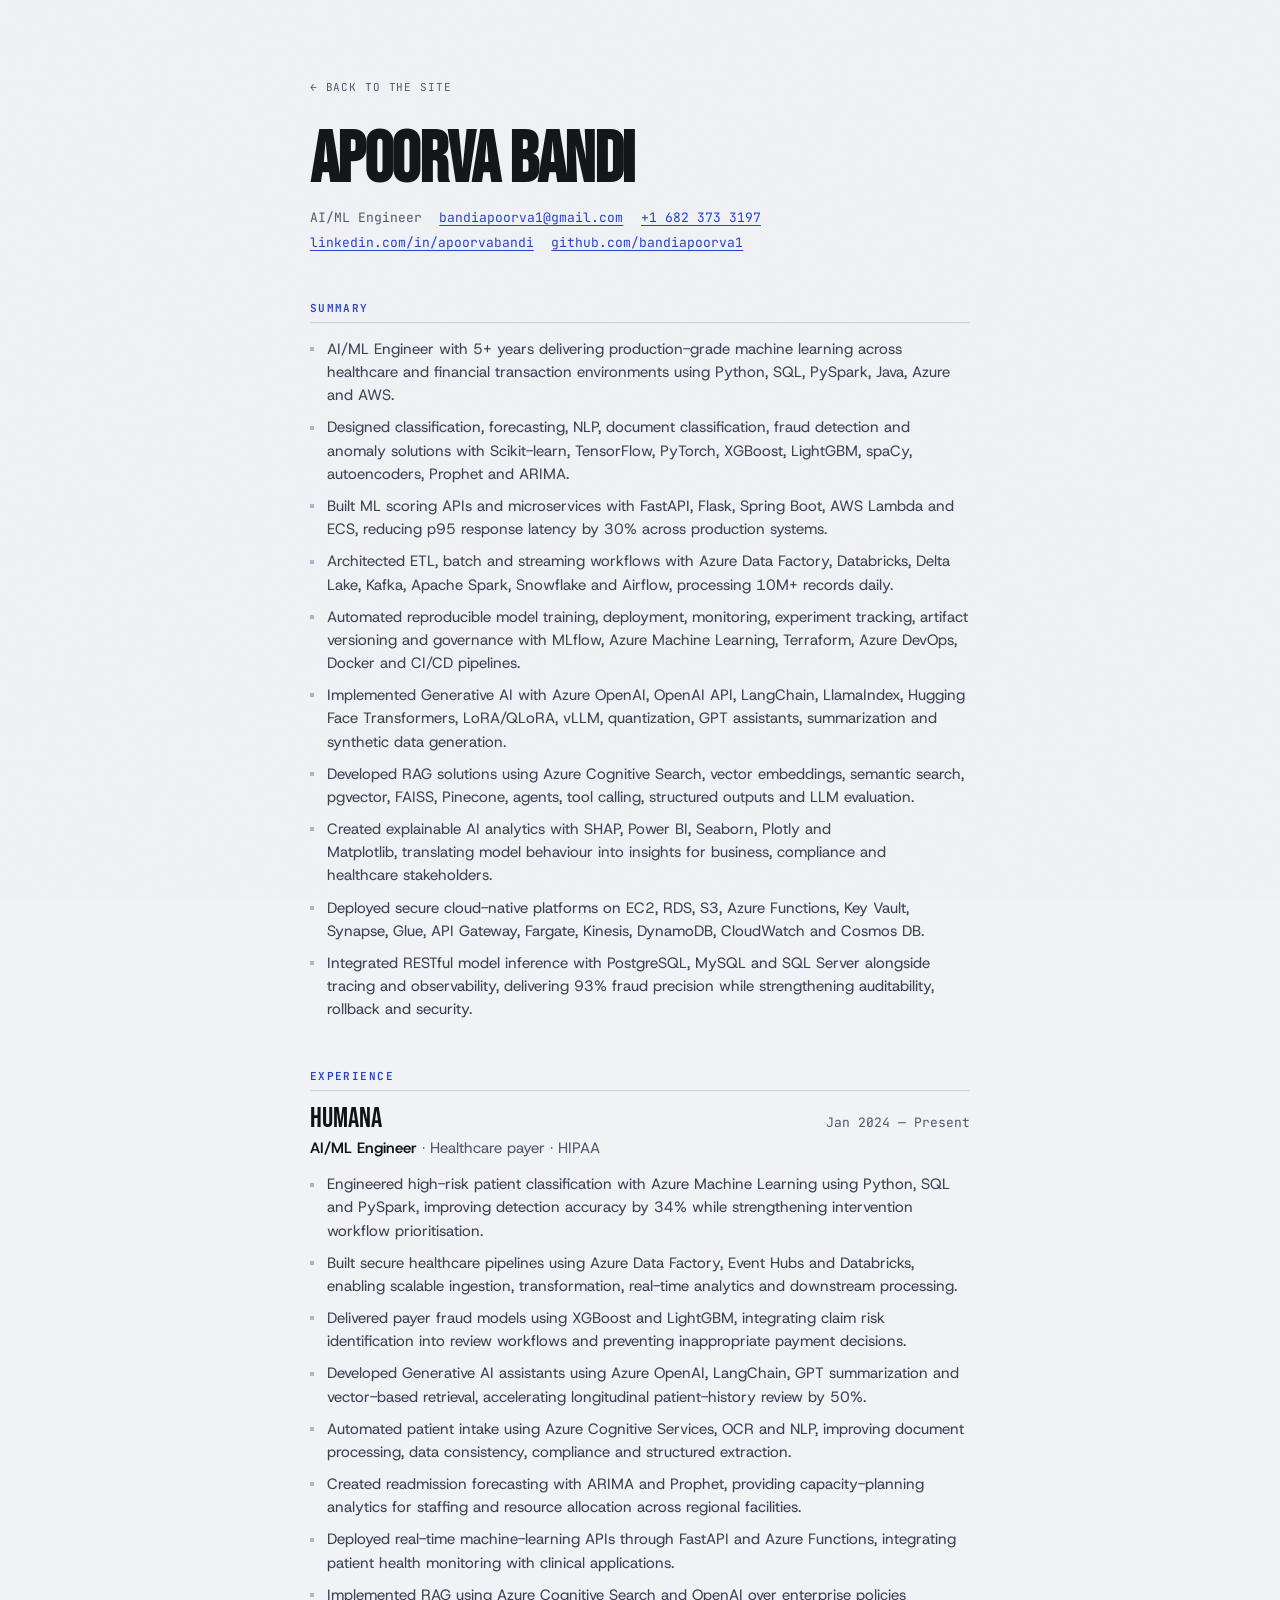
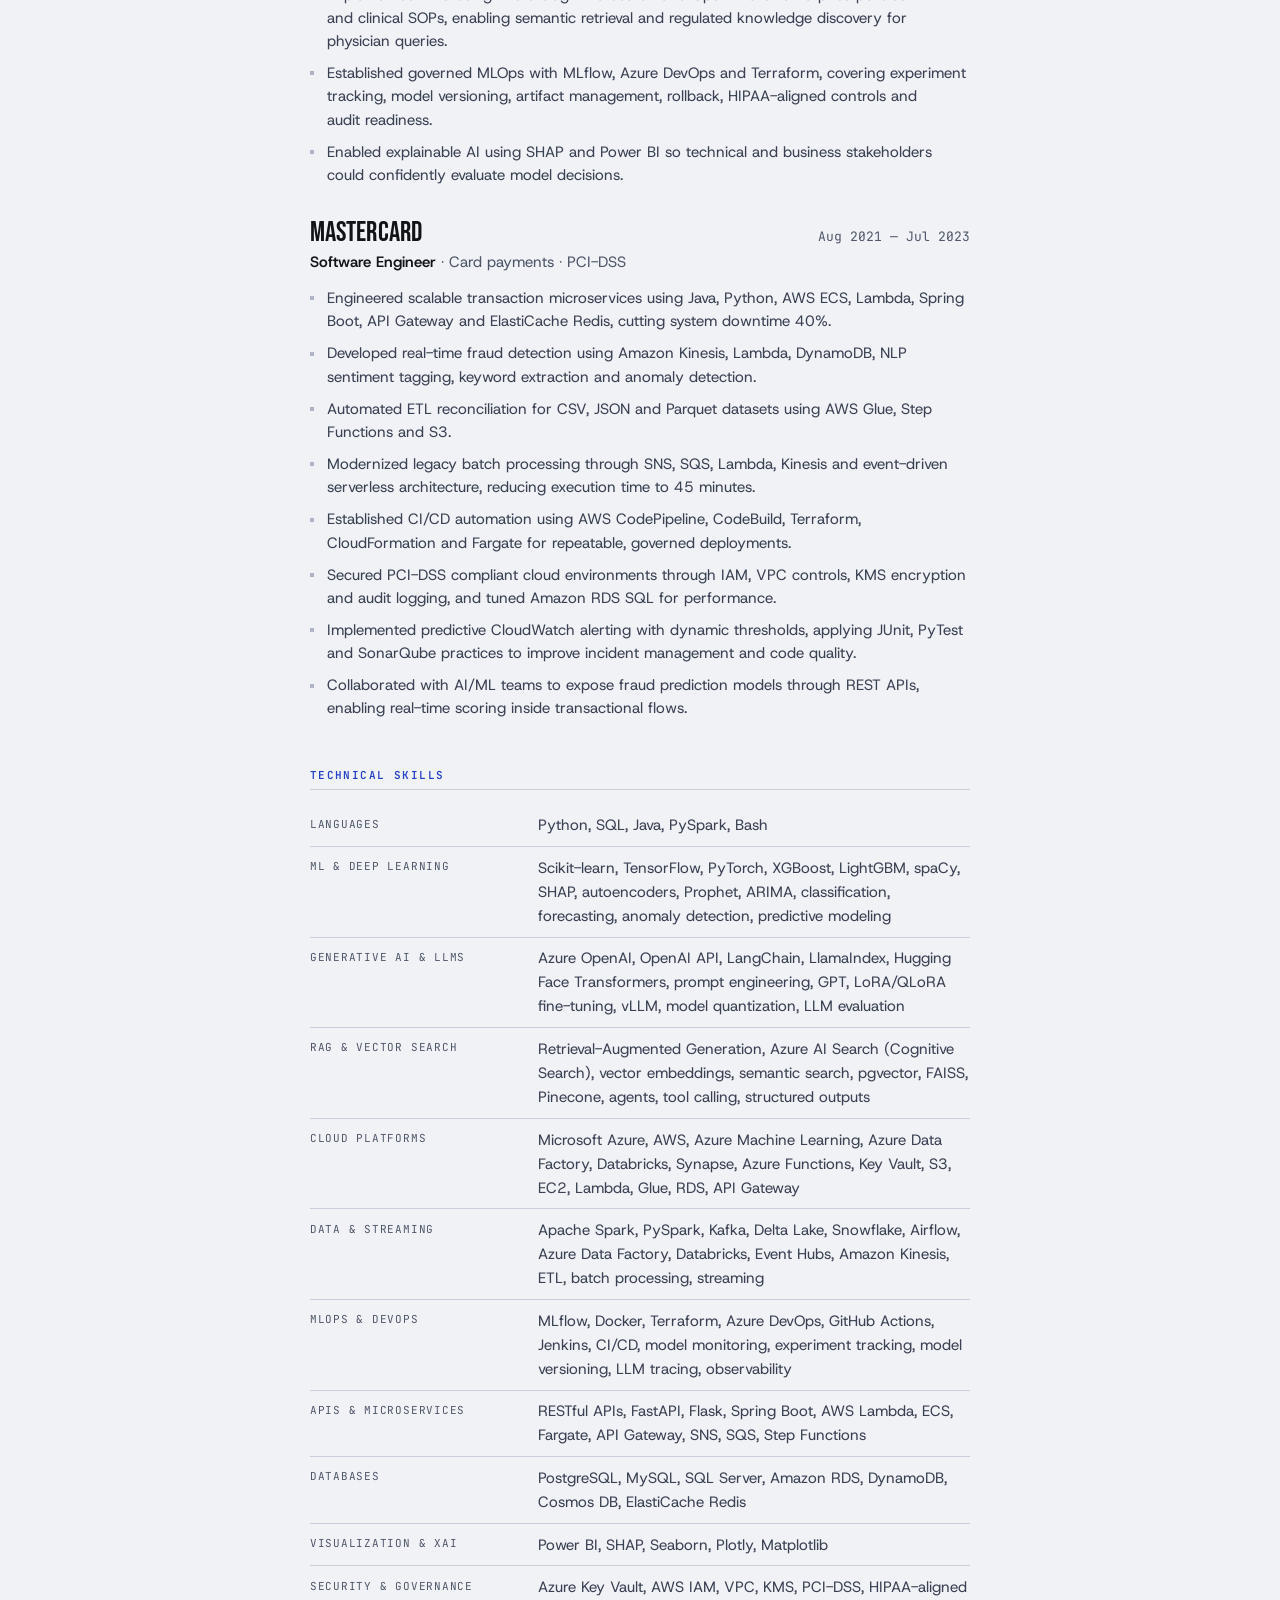
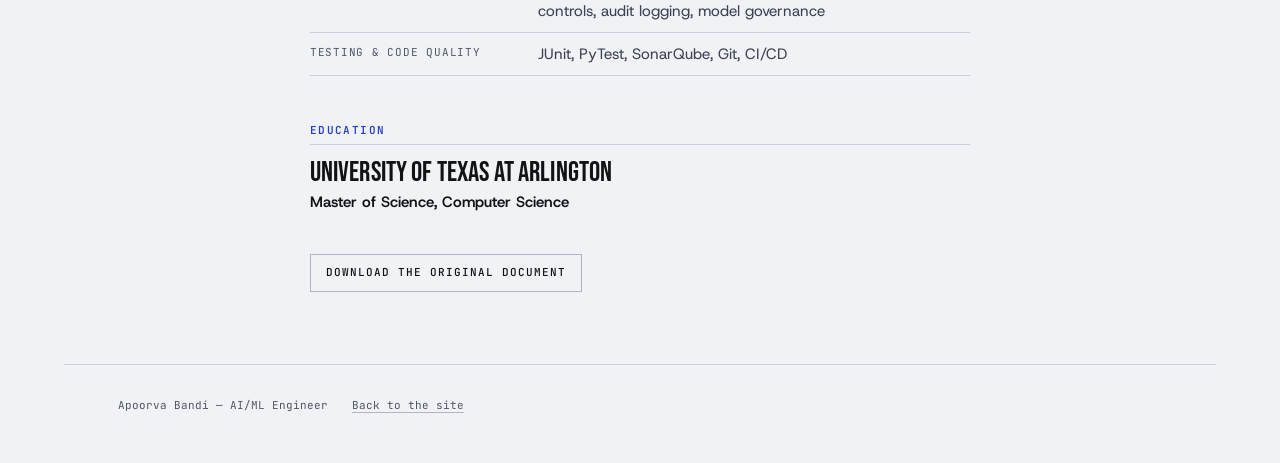
==== commit 60db9254: "Serve the original resume document, drop the generated PDF Every Resume button now downloads assets/" ====
--- a/resume.html
+++ b/resume.html
@@ -236,7 +236,7 @@
   <p class="job__role">Master of Science, Computer Science</p>
 
   <p class="no-print" style="margin-block-start: 2.5rem">
-    <a class="btn" href="assets/Apoorva-Bandi-Resume.pdf" target="_blank" rel="noopener">Download PDF</a>
+    <a class="btn" href="assets/Apoorva-Bandi-Resume.docx" download>Download the original document</a>
   </p>
 </main>
 
--- a/assets/css/app.css
+++ b/assets/css/app.css
@@ -72,10 +72,6 @@
     --accent-ink: #ffffff;
     --accent-soft: rgb(36 64 196 / 8%);
     --alert: #a32812;
-    --alert-dot: #d93a24;
-    --link: var(--accent);
-    --link-line: var(--accent);
-    --shadow: 0 1px 0 rgb(20 23 30 / 4%), 0 12px 32px -18px rgb(20 23 30 / 22%);
     --f-neg: rgb(18 19 23 / 30%);
     --f-neg-key: rgb(18 19 23 / 55%);
     --f-pos: #2440c4;
@@ -95,19 +91,16 @@
        point than a text face, so everything display-sized goes up and the
        leading comes down hard. */
     --t-display: clamp(4rem, 1rem + 16vw, 11.5rem);
-    --t-h2: clamp(2.5rem, 1rem + 6.6vw, 5.875rem);
-    --t-h3: 1.3125rem;      /* 21 */
+    --t-h2: clamp(2.5rem, 1rem + 6.6vw, 5.875rem);      /* 21 */
     --t-lede: clamp(1.1875rem, 1.06rem + 0.66vw, 1.5rem);
     --t-body: 1.0625rem;    /* 17 */
     --t-small: 0.9375rem;   /* 15 */
     --t-data: 0.8125rem;    /* 13 */
     --t-meta: 0.6875rem;    /* 11 */
-    --t-figure: clamp(2rem, 1.3rem + 3.1vw, 3.75rem);
 
     /* optical tracking, as a system rather than a guess */
     /* A serif needs far less negative tracking than a grotesque — over-tighten
        one and the counters close up. */
-    --tr-display: -0.025em;
     --tr-h2: -0.025em;
     --tr-h3: -0.01em;
     --tr-label: 0.13em;
@@ -136,7 +129,6 @@
     --dur-slow: 320ms;
     --dur-sig: 560ms;   /* the one signature beat, nothing else */
     --ease-enter: cubic-bezier(0.25, 1, 0.5, 1);
-    --ease-exit: cubic-bezier(0.5, 0, 0.75, 0);
     --ease-spatial: cubic-bezier(0.83, 0, 0.17, 1);
     --travel: 10px;
     --stagger: 40ms;
@@ -158,10 +150,6 @@
       --accent-ink: #121110;
       --accent-soft: rgb(155 176 232 / 13%);
       --alert: #e8836a;
-      --alert-dot: #e0654a;
-      --link: var(--ink);
-      --link-line: var(--accent);
-      --shadow: 0 1px 0 rgb(255 255 255 / 5%), 0 18px 44px -24px rgb(0 0 0 / 76%);
       --f-neg: rgb(238 231 219 / 26%);
       --f-neg-key: rgb(238 231 219 / 62%);
       --f-pos: #9bb0e8;
@@ -186,10 +174,6 @@
     --accent-ink: #121110;
     --accent-soft: rgb(155 176 232 / 13%);
     --alert: #e8836a;
-    --alert-dot: #e0654a;
-    --link: var(--ink);
-    --link-line: var(--accent);
-    --shadow: 0 1px 0 rgb(255 255 255 / 5%), 0 18px 44px -24px rgb(0 0 0 / 76%);
     --f-neg: rgb(238 231 219 / 26%);
     --f-neg-key: rgb(238 231 219 / 62%);
     --f-pos: #9bb0e8;
@@ -353,7 +337,6 @@
   .sec--tight { padding-block: clamp(2.5rem, 5vw, 4rem); }
   .sec + .sec { border-block-start: 1px solid var(--rule); }
 
-  .stack-y { display: grid; gap: clamp(1rem, 2.4vw, 1.75rem); }
 }
 
 /* ---------------------------------------------------------- components --- */
@@ -485,7 +468,46 @@
   }
 
   /* ---- hero ------------------------------------------------------------ */
-  .hero { padding-block-start: clamp(2.5rem, 7vw, 6rem); }
+  .hero {
+    position: relative;
+    isolation: isolate;
+    padding-block-start: clamp(2.5rem, 7vw, 6rem);
+  }
+
+  /* The lede and the histogram share a row. Absolute positioning could not
+     work here: the name rewraps between one and two lines depending on the
+     viewport, so anything placed by a fixed offset eventually lands on top of
+     it. In flow, a collision is impossible. */
+  .hero__row {
+    display: grid;
+    gap: clamp(1.5rem, 3vw, 3rem);
+    align-items: end;
+    margin-block-start: clamp(1.6rem, 3.4vw, 2.6rem);
+  }
+  @media (min-width: 62rem) {
+    .hero__row { grid-template-columns: minmax(0, 34rem) minmax(0, 1fr); }
+  }
+  .hero__row .lede { margin-block-start: 0; }
+
+  /* The contact band's histogram, repeated at the head of the page and turned
+     upside down: bars hang from the ceiling rather than standing on the floor.
+     Same engine, same data, same colours — one gesture bracketing the page. */
+  /* Scoped to the row so it beats the shared .compute base regardless of
+     source order — that base is absolutely positioned, which would size this
+     to the whole hero and push the page into horizontal overflow. */
+  .hero__row .compute--top {
+    position: relative;
+    z-index: auto;
+    width: 100%;
+    height: clamp(6rem, 10vw, 9rem);
+    pointer-events: none;
+    --c-idle: var(--rule-2);
+    --c-live: var(--accent);
+    opacity: 0.8;
+    -webkit-mask-image: linear-gradient(#000 45%, transparent);
+    mask-image: linear-gradient(#000 45%, transparent);
+  }
+  @media (max-width: 48rem) { .compute--top { display: none; } }
 
   /* shared base for ambient canvas layers */
   .compute {
@@ -559,12 +581,6 @@
   }
   .lede em { font-style: normal; color: var(--accent); }
 
-  .hero__sub {
-    max-width: 52ch;
-    margin-block-start: 1.1rem;
-    color: var(--mute);
-    font-size: var(--t-small);
-  }
 
   /* ---- the field ------------------------------------------------------- */
   .field { margin-block-start: clamp(2.25rem, 6vw, 4.5rem); }
@@ -729,12 +745,6 @@
     max-width: 18ch;
     text-wrap: balance;
   }
-  .head__p {
-    margin-block-start: 1rem;
-    max-width: 56ch;
-    color: var(--mute);
-    text-wrap: pretty;
-  }
 
   /* ---- figures (the four numbers) -------------------------------------- */
   .figs {
@@ -776,22 +786,6 @@
     text-wrap: pretty;
   }
 
-  /* ---- disclosure ------------------------------------------------------ */
-  .disc {
-    border: 1px solid var(--rule);
-    border-inline-start: 2px solid var(--accent);
-    background: var(--card);
-    padding: clamp(1.1rem, 2.6vw, 1.75rem);
-  }
-  .disc h3 {
-    font-family: var(--face-data);
-    font-size: var(--t-meta);
-    font-weight: 600;
-    letter-spacing: var(--tr-label);
-    text-transform: uppercase;
-    color: var(--accent);
-  }
-  .disc p { margin-block-start: 0.7rem; max-width: 60ch; text-wrap: pretty; }
 
   /* ---- systems --------------------------------------------------------- */
   .sys + .sys { margin-block-start: clamp(3.5rem, 8vw, 6.5rem); }
@@ -823,14 +817,6 @@
   }
   .tag--reg { border-color: var(--accent); color: var(--accent); }
 
-  .sys__title {
-    font-size: var(--t-h3);
-    font-weight: 600;
-    color: var(--ink);
-    line-height: 1.25;
-    max-width: 30ch;
-  }
-  .sys__lede { margin-block-start: 0.8rem; max-width: 56ch; text-wrap: pretty; }
 
   .did { margin-block-start: clamp(1.5rem, 3vw, 2.25rem); display: grid; gap: 0.8rem; }
   /* Grid and flex would each turn the bare text node after <b> into its own
@@ -997,8 +983,7 @@
     --ink: #f6f3ee; --body: #ddd8cf; --mute: #a9a296;
     --rule: #2c2925; --rule-2: #454038;
     --accent: #9bb0e8; --accent-ink: #121110; --accent-soft: rgb(155 176 232 / 13%);
-    --alert: #e8836a; --alert-dot: #e0654a;
-    --link: var(--ink); --link-line: var(--accent);
+    --alert: #e8836a;
     --f-neg: rgb(238 231 219 / 26%); --f-neg-key: rgb(238 231 219 / 62%);
     --f-pos: #9bb0e8; --f-fp: #e0654a; --f-line: #f6f3ee;
     --f-wash: rgb(155 176 232 / 7%); --f-miss: rgb(155 176 232 / 52%);
@@ -1012,8 +997,7 @@
     --ink: #121317; --body: #3a4152; --mute: #4e5668;
     --rule: #c9cedb; --rule-2: #aeb6c6;
     --accent: #2440c4; --accent-ink: #ffffff; --accent-soft: rgb(36 64 196 / 8%);
-    --alert: #a32812; --alert-dot: #d93a24;
-    --link: var(--accent); --link-line: var(--accent);
+    --alert: #a32812;
     --f-neg: rgb(18 19 23 / 30%); --f-neg-key: rgb(18 19 23 / 55%);
     --f-pos: #2440c4; --f-fp: #d93a24; --f-line: #121317;
     --f-wash: rgb(36 64 196 / 5.5%); --f-miss: rgb(36 64 196 / 55%);
@@ -1025,8 +1009,7 @@
     --ink: #121317; --body: #3a4152; --mute: #4e5668;
     --rule: #c9cedb; --rule-2: #aeb6c6;
     --accent: #2440c4; --accent-ink: #ffffff; --accent-soft: rgb(36 64 196 / 8%);
-    --alert: #a32812; --alert-dot: #d93a24;
-    --link: var(--accent); --link-line: var(--accent);
+    --alert: #a32812;
     --f-neg: rgb(18 19 23 / 30%); --f-neg-key: rgb(18 19 23 / 55%);
     --f-pos: #2440c4; --f-fp: #d93a24; --f-line: #121317;
     --f-wash: rgb(36 64 196 / 5.5%); --f-miss: rgb(36 64 196 / 55%);
@@ -1244,15 +1227,6 @@
   .foot a:hover { color: var(--ink); }
   .theme { margin-inline-start: auto; }
 
-  .ilink {
-    color: var(--link);
-    text-decoration: underline;
-    text-decoration-color: var(--link-line);
-    text-decoration-thickness: 1px;
-    text-underline-offset: 3px;
-    transition: text-decoration-thickness var(--dur-fast) var(--ease-enter);
-  }
-  .ilink:hover { text-decoration-thickness: 2px; }
 }
 
 /* -------------------------------------------------------------- motion --- */
@@ -1299,7 +1273,6 @@
 
   /* intro beats. Held back until fonts settle so the first paint is final. */
   .js .hero .eyebrow,
-  .js .hero .hero__sub,
   .js .field,
   .js .bar__in > * {
     opacity: 0;
@@ -1308,12 +1281,10 @@
     transform: translate3d(0, calc(var(--travel) * 0.6), 0);
   }
   .js.is-lit .hero .eyebrow,
-  .js.is-lit .hero .hero__sub,
   .js.is-lit .field,
   .js.is-lit .bar__in > * { opacity: 1; transform: none; }
 
   .js .hero .eyebrow { --delay: 120ms; }
-  .js .hero .hero__sub { --delay: 420ms; }
   .js .field { --delay: 340ms; }
   .js .bar__in > * { --delay: 540ms; }
 
